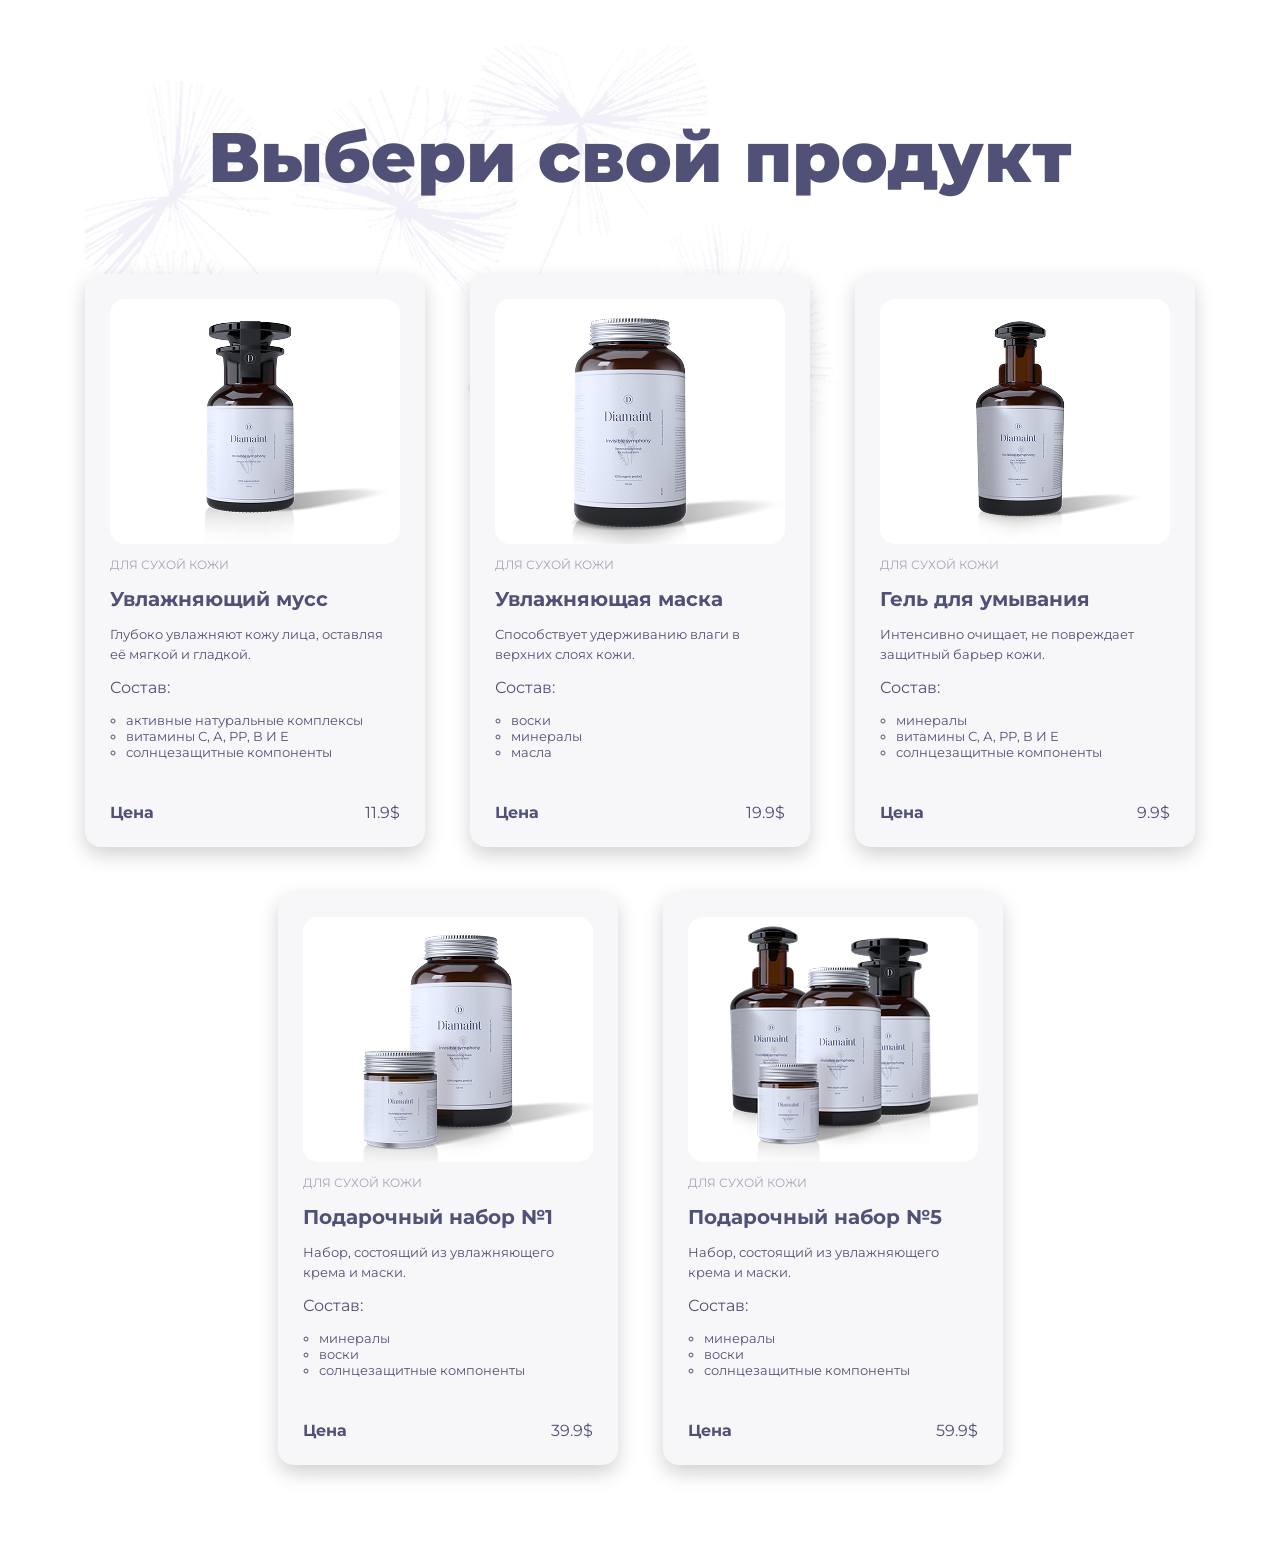
==== index.html @ 4ce0ad44 "ТОлком не разобрался в гит отправляю все дз разом" ====
<!DOCTYPE html>
<html lang="ru">
<head>
  <meta charset="UTF-8">
  <meta name="viewport" content="width=device-width, initial-scale=1.0">
  <link rel="preconnect" href="https://fonts.googleapis.com">
  <link rel="preconnect" href="https://fonts.gstatic.com" crossorigin>
  <link href="https://fonts.googleapis.com/css2?family=Montserrat:ital,wght@0,100..900;1,100..900&display=swap" rel="stylesheet">
  <link rel="stylesheet" href="styles/style.css">
  <title>Homework</title>
</head>
<body>
  <section class="catalog">
    <h1 class="title">Выбери свой продукт</h1>
    <div class="grid">
      <div class="card">
        <div class="image-box">
          <img class="img" src="img/Moisturizing_mousse.png" alt="Moisturizing mousse">
        </div>
        <p class="tag1">ДЛЯ СУХОЙ КОЖИ</p>
        <h3>Увлажняющий мусс</h3>
        <p class="tag2">Глубоко увлажняют кожу лица, оставляя её мягкой и гладкой.</p>
        <span class="label">Состав:</span>
        <ul>
          <li>активные натуральные комплексы</li>
          <li>витамины С, А, РР, В И Е</li>
          <li>солнцезащитные компоненты</li>
        </ul>
        <div class="price">
          <span class="price-label">Цена</span>
          <span>11.9&#36;</span>
        </div>
      </div>
      <div class="card">
        <div class="image-box">
          <img class="img" src="img/Moisturizing_mask.png" alt="Moisturizing mousse">
        </div>
        <p class="tag1">ДЛЯ СУХОЙ КОЖИ</p>
        <h3>Увлажняющая маска</h3>
        <p class="tag2">Способствует удерживанию влаги в верхних слоях кожи.</p>
        <span class="label">Состав:</span>
        <ul>
          <li>воски</li>
          <li>минералы</li>
          <li>масла</li>
        </ul>
        <div class="price">
          <span class="price-label">Цена</span>
          <span>19.9&#36;</span>
        </div>
      </div>
      <div class="card">
        <div class="image-box">
          <img class="img" src="img/Cleansing_gel.png" alt="Moisturizing mousse">
        </div>
        <p class="tag1">ДЛЯ СУХОЙ КОЖИ</p>
        <h3>Гель для умывания</h3>
        <p class="tag2">Интенсивно очищает, не повреждает защитный барьер кожи.</p>
        <span class="label">Состав:</span>
        <ul>
          <li>минералы</li>
          <li>витамины С, А, РР, В И Е</li>
          <li>солнцезащитные компоненты</li>
        </ul>
        <div class="price">
          <span class="price-label">Цена</span>
          <span>9.9&#36;</span>
        </div>
      </div>
      <div class="card">
        <div class="image-box">
          <img class="img" src="img/set_1.png" alt="set_1">
        </div>
        <p class="tag1">ДЛЯ СУХОЙ КОЖИ</p>
        <h3>Подарочный набор №1</h3>
        <p class="tag2">Набор, состоящий из увлажняющего крема и маски.</p>
        <span class="label">Состав:</span>
        <ul>
          <li>минералы</li>
          <li>воски</li>
          <li>солнцезащитные компоненты</li>
        </ul>
        <div class="price">
          <span class="price-label">Цена</span>
          <span>39.9&#36;</span>
        </div>
      </div>
      <div class="card">
        <div class="image-box">
          <img class="img" src="img/set_5.png" alt="set_5">
        </div>
        <p class="tag1">ДЛЯ СУХОЙ КОЖИ</p>
        <h3>Подарочный набор №5</h3>
        <p class="tag2">Набор, состоящий из увлажняющего крема и маски.</p>
        <span class="label">Состав:</span>
        <ul>
          <li>минералы</li>
          <li>воски</li>
          <li>солнцезащитные компоненты</li>
        </ul>
        <div class="price">
          <span class="price-label">Цена</span>
          <span>59.9&#36;</span>
        </div>
      </div>
    </div>
  </section>
</body>
</html>
---- styles/style.css ----
* {
  box-sizing: border-box;

}
body {
  font-family: 'Montserrat', sans-serif;
  color: #515076;
  margin: 0;
}
ul {
  list-style-type: circle;
  font-size: 13px;
  padding-left: 16px;
}
h3 {
  font-size: 20px;
  line-height: 27px;
}
h3, p, ul, span {
  margin: 0;
}
.catalog{
  background: url("../img/bg.png") no-repeat 85px 0px / 790px;
  padding: 60px 0;
  max-width: 1280px;
  margin: 0 auto;
}
.card {
  background-color: #F7F7FA;
  border-radius: 16px;
  box-shadow: 0px 8px 20px rgba(0, 0, 0, 0.18);
  padding: 25px;
  display: flex;
  flex-direction: column;
  gap: 12px;
  width: 340px;
  min-height: 573px;
}
.image-box{
  overflow: hidden;
  border-radius: 15px;
  background-color: white;
  width: 100%;
  height: 245px;
}
.img {
  width: 100%;
  height: 100%;
  display: block;
  object-fit: contain;
}
.grid {
  gap: 45px;
  max-width: 1110px;
  margin: 0 auto;
  padding: 20px 0;
  flex-wrap: wrap;
  display: flex;
  justify-content: center;
}
.title {
  font-size: 70px;
  line-height: 78px;
  text-align: center;
  font-weight: 846;
}
.price {
  display: flex;
  justify-content: space-between;
  align-items: center;
  margin-top: auto;
}
.tag1{
  font-size: 12px;
  color: #A5A3B9;
}
.tag2 {
  font-size: 13px;
}
.label {
  line-height: 24px;
}
.card p {
  line-height: 1.5;
}
.price-label {
  font-weight: 700;
}
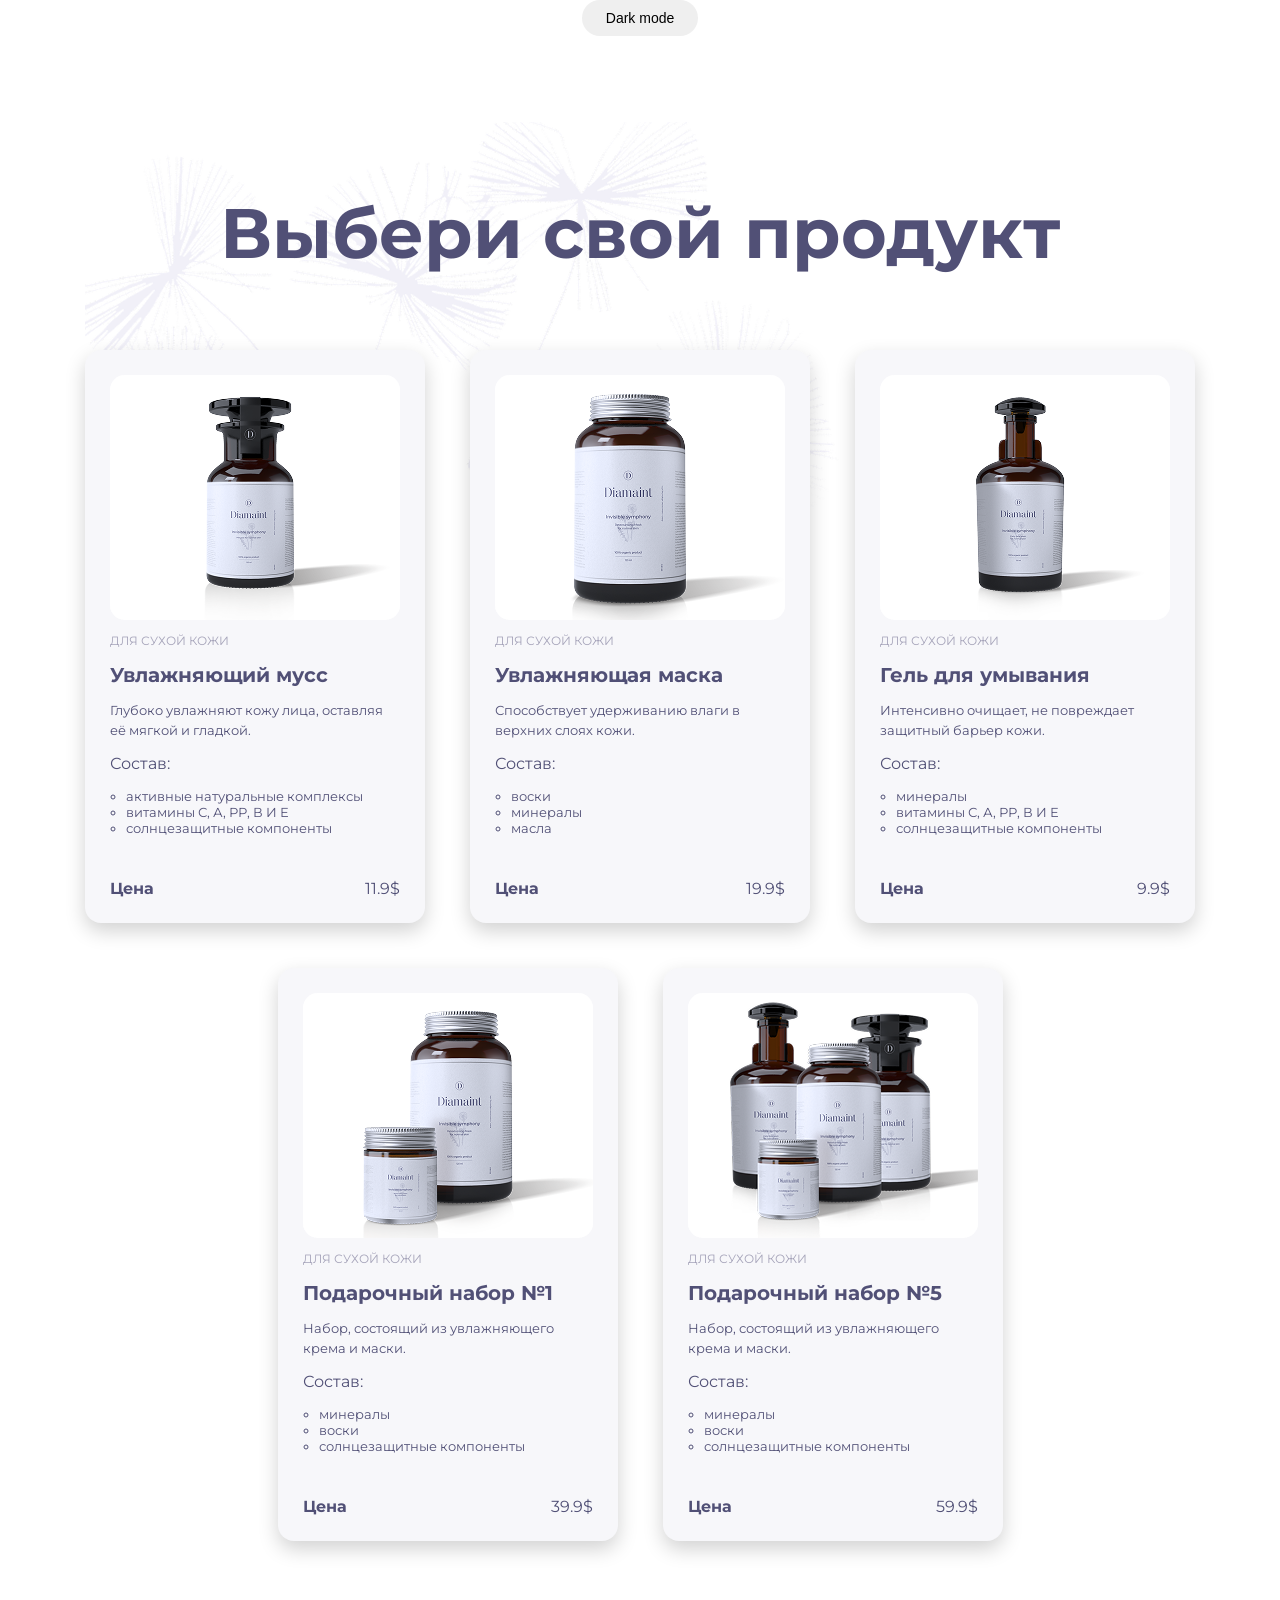
==== commit 04bd270b: "Дз с 1 по 6 выполнены" ====
--- a/index.html
+++ b/index.html
@@ -1,109 +1,114 @@
 <!DOCTYPE html>
 <html lang="ru">
-<head>
-  <meta charset="UTF-8">
-  <meta name="viewport" content="width=device-width, initial-scale=1.0">
-  <link rel="preconnect" href="https://fonts.googleapis.com">
-  <link rel="preconnect" href="https://fonts.gstatic.com" crossorigin>
-  <link href="https://fonts.googleapis.com/css2?family=Montserrat:ital,wght@0,100..900;1,100..900&display=swap" rel="stylesheet">
-  <link rel="stylesheet" href="styles/style.css">
-  <title>Homework</title>
-</head>
-<body>
-  <section class="catalog">
-    <h1 class="title">Выбери свой продукт</h1>
-    <div class="grid">
-      <div class="card">
-        <div class="image-box">
-          <img class="img" src="img/Moisturizing_mousse.png" alt="Moisturizing mousse">
+  <head>
+    <meta charset="UTF-8">
+    <meta name="viewport" content="width=device-width, initial-scale=1.0">
+    <link rel="preconnect" href="https://fonts.googleapis.com">
+    <link rel="preconnect" href="https://fonts.gstatic.com" crossorigin>
+    <link href="https://fonts.googleapis.com/css2?family=Montserrat:ital,wght@0,100..900;1,100..900&display=swap" rel="stylesheet">
+    <link rel="stylesheet" href="styles/style.css">
+    <title>Homework</title>
+  </head>
+  
+  <body>
+    <main>
+      <button class = "theme-btn" id = "theme-btn">Dark mode</button>
+      <section class="catalog">
+        <h1 class="title">Выбери свой продукт</h1>
+        <div class="grid">
+          <div class="card">
+            <div class="image-box">
+              <img class="img" src="img/Moisturizing_mousse.png" alt="Moisturizing mousse">
+            </div>
+            <p class="tag1">ДЛЯ СУХОЙ КОЖИ</p>
+            <h3>Увлажняющий мусс</h3>
+            <p class="tag2">Глубоко увлажняют кожу лица, оставляя её мягкой и гладкой.</p>
+            <span class="label">Состав:</span>
+            <ul>
+              <li>активные натуральные комплексы</li>
+              <li>витамины С, А, РР, В И Е</li>
+              <li>солнцезащитные компоненты</li>
+            </ul>
+            <div class="price">
+              <span class="price-label">Цена</span>
+              <span>11.9&#36;</span>
+            </div>
+          </div>
+          <div class="card">
+            <div class="image-box">
+              <img class="img" src="img/Moisturizing_mask.png" alt="Moisturizing mousse">
+            </div>
+            <p class="tag1">ДЛЯ СУХОЙ КОЖИ</p>
+            <h3>Увлажняющая маска</h3>
+            <p class="tag2">Способствует удерживанию влаги в верхних слоях кожи.</p>
+            <span class="label">Состав:</span>
+            <ul>
+              <li>воски</li>
+              <li>минералы</li>
+              <li>масла</li>
+            </ul>
+            <div class="price">
+              <span class="price-label">Цена</span>
+              <span>19.9&#36;</span>
+            </div>
+          </div>
+          <div class="card">
+            <div class="image-box">
+              <img class="img" src="img/Cleansing_gel.png" alt="Moisturizing mousse">
+            </div>
+            <p class="tag1">ДЛЯ СУХОЙ КОЖИ</p>
+            <h3>Гель для умывания</h3>
+            <p class="tag2">Интенсивно очищает, не повреждает защитный барьер кожи.</p>
+            <span class="label">Состав:</span>
+            <ul>
+              <li>минералы</li>
+              <li>витамины С, А, РР, В И Е</li>
+              <li>солнцезащитные компоненты</li>
+            </ul>
+            <div class="price">
+              <span class="price-label">Цена</span>
+              <span>9.9&#36;</span>
+            </div>
+          </div>
+          <div class="card">
+            <div class="image-box">
+              <img class="img" src="img/set_1.png" alt="set_1">
+            </div>
+            <p class="tag1">ДЛЯ СУХОЙ КОЖИ</p>
+            <h3>Подарочный набор №1</h3>
+            <p class="tag2">Набор, состоящий из увлажняющего крема и маски.</p>
+            <span class="label">Состав:</span>
+            <ul>
+              <li>минералы</li>
+              <li>воски</li>
+              <li>солнцезащитные компоненты</li>
+            </ul>
+            <div class="price">
+              <span class="price-label">Цена</span>
+              <span>39.9&#36;</span>
+            </div>
+          </div>
+          <div class="card">
+            <div class="image-box">
+              <img class="img" src="img/set_5.png" alt="set_5">
+            </div>
+            <p class="tag1">ДЛЯ СУХОЙ КОЖИ</p>
+            <h3>Подарочный набор №5</h3>
+            <p class="tag2">Набор, состоящий из увлажняющего крема и маски.</p>
+            <span class="label">Состав:</span>
+            <ul>
+              <li>минералы</li>
+              <li>воски</li>
+              <li>солнцезащитные компоненты</li>
+            </ul>
+            <div class="price">
+              <span class="price-label">Цена</span>
+              <span>59.9&#36;</span>
+            </div>
+          </div>
         </div>
-        <p class="tag1">ДЛЯ СУХОЙ КОЖИ</p>
-        <h3>Увлажняющий мусс</h3>
-        <p class="tag2">Глубоко увлажняют кожу лица, оставляя её мягкой и гладкой.</p>
-        <span class="label">Состав:</span>
-        <ul>
-          <li>активные натуральные комплексы</li>
-          <li>витамины С, А, РР, В И Е</li>
-          <li>солнцезащитные компоненты</li>
-        </ul>
-        <div class="price">
-          <span class="price-label">Цена</span>
-          <span>11.9&#36;</span>
-        </div>
-      </div>
-      <div class="card">
-        <div class="image-box">
-          <img class="img" src="img/Moisturizing_mask.png" alt="Moisturizing mousse">
-        </div>
-        <p class="tag1">ДЛЯ СУХОЙ КОЖИ</p>
-        <h3>Увлажняющая маска</h3>
-        <p class="tag2">Способствует удерживанию влаги в верхних слоях кожи.</p>
-        <span class="label">Состав:</span>
-        <ul>
-          <li>воски</li>
-          <li>минералы</li>
-          <li>масла</li>
-        </ul>
-        <div class="price">
-          <span class="price-label">Цена</span>
-          <span>19.9&#36;</span>
-        </div>
-      </div>
-      <div class="card">
-        <div class="image-box">
-          <img class="img" src="img/Cleansing_gel.png" alt="Moisturizing mousse">
-        </div>
-        <p class="tag1">ДЛЯ СУХОЙ КОЖИ</p>
-        <h3>Гель для умывания</h3>
-        <p class="tag2">Интенсивно очищает, не повреждает защитный барьер кожи.</p>
-        <span class="label">Состав:</span>
-        <ul>
-          <li>минералы</li>
-          <li>витамины С, А, РР, В И Е</li>
-          <li>солнцезащитные компоненты</li>
-        </ul>
-        <div class="price">
-          <span class="price-label">Цена</span>
-          <span>9.9&#36;</span>
-        </div>
-      </div>
-      <div class="card">
-        <div class="image-box">
-          <img class="img" src="img/set_1.png" alt="set_1">
-        </div>
-        <p class="tag1">ДЛЯ СУХОЙ КОЖИ</p>
-        <h3>Подарочный набор №1</h3>
-        <p class="tag2">Набор, состоящий из увлажняющего крема и маски.</p>
-        <span class="label">Состав:</span>
-        <ul>
-          <li>минералы</li>
-          <li>воски</li>
-          <li>солнцезащитные компоненты</li>
-        </ul>
-        <div class="price">
-          <span class="price-label">Цена</span>
-          <span>39.9&#36;</span>
-        </div>
-      </div>
-      <div class="card">
-        <div class="image-box">
-          <img class="img" src="img/set_5.png" alt="set_5">
-        </div>
-        <p class="tag1">ДЛЯ СУХОЙ КОЖИ</p>
-        <h3>Подарочный набор №5</h3>
-        <p class="tag2">Набор, состоящий из увлажняющего крема и маски.</p>
-        <span class="label">Состав:</span>
-        <ul>
-          <li>минералы</li>
-          <li>воски</li>
-          <li>солнцезащитные компоненты</li>
-        </ul>
-        <div class="price">
-          <span class="price-label">Цена</span>
-          <span>59.9&#36;</span>
-        </div>
-      </div>
-    </div>
-  </section>
-</body>
+      </section>
+    </main>
+    <script src="js/script.js"></script>
+  </body>
 </html>
--- a/styles/style.css
+++ b/styles/style.css
@@ -62,7 +62,6 @@
   font-size: 70px;
   line-height: 78px;
   text-align: center;
-  font-weight: 846;
 }
 .price {
   display: flex;
@@ -85,4 +84,27 @@
 }
 .price-label {
   font-weight: 700;
+}
+
+.active {
+  color: red !important;
+  transform: scale(1.05);
+}
+
+.theme-btn {
+  display: block;
+  margin: 0 auto 40px;
+  padding: 10px 24px;
+  border-radius: 20px;
+  border: none;
+  cursor: pointer;
+  font-size: 14px;
+}
+.dark {
+  background-color: #1a1a2e;
+  color: #ffffff;
+}
+.dark .card {
+  background-color: #2a2a4a;
+  color: #ffffff;
 }
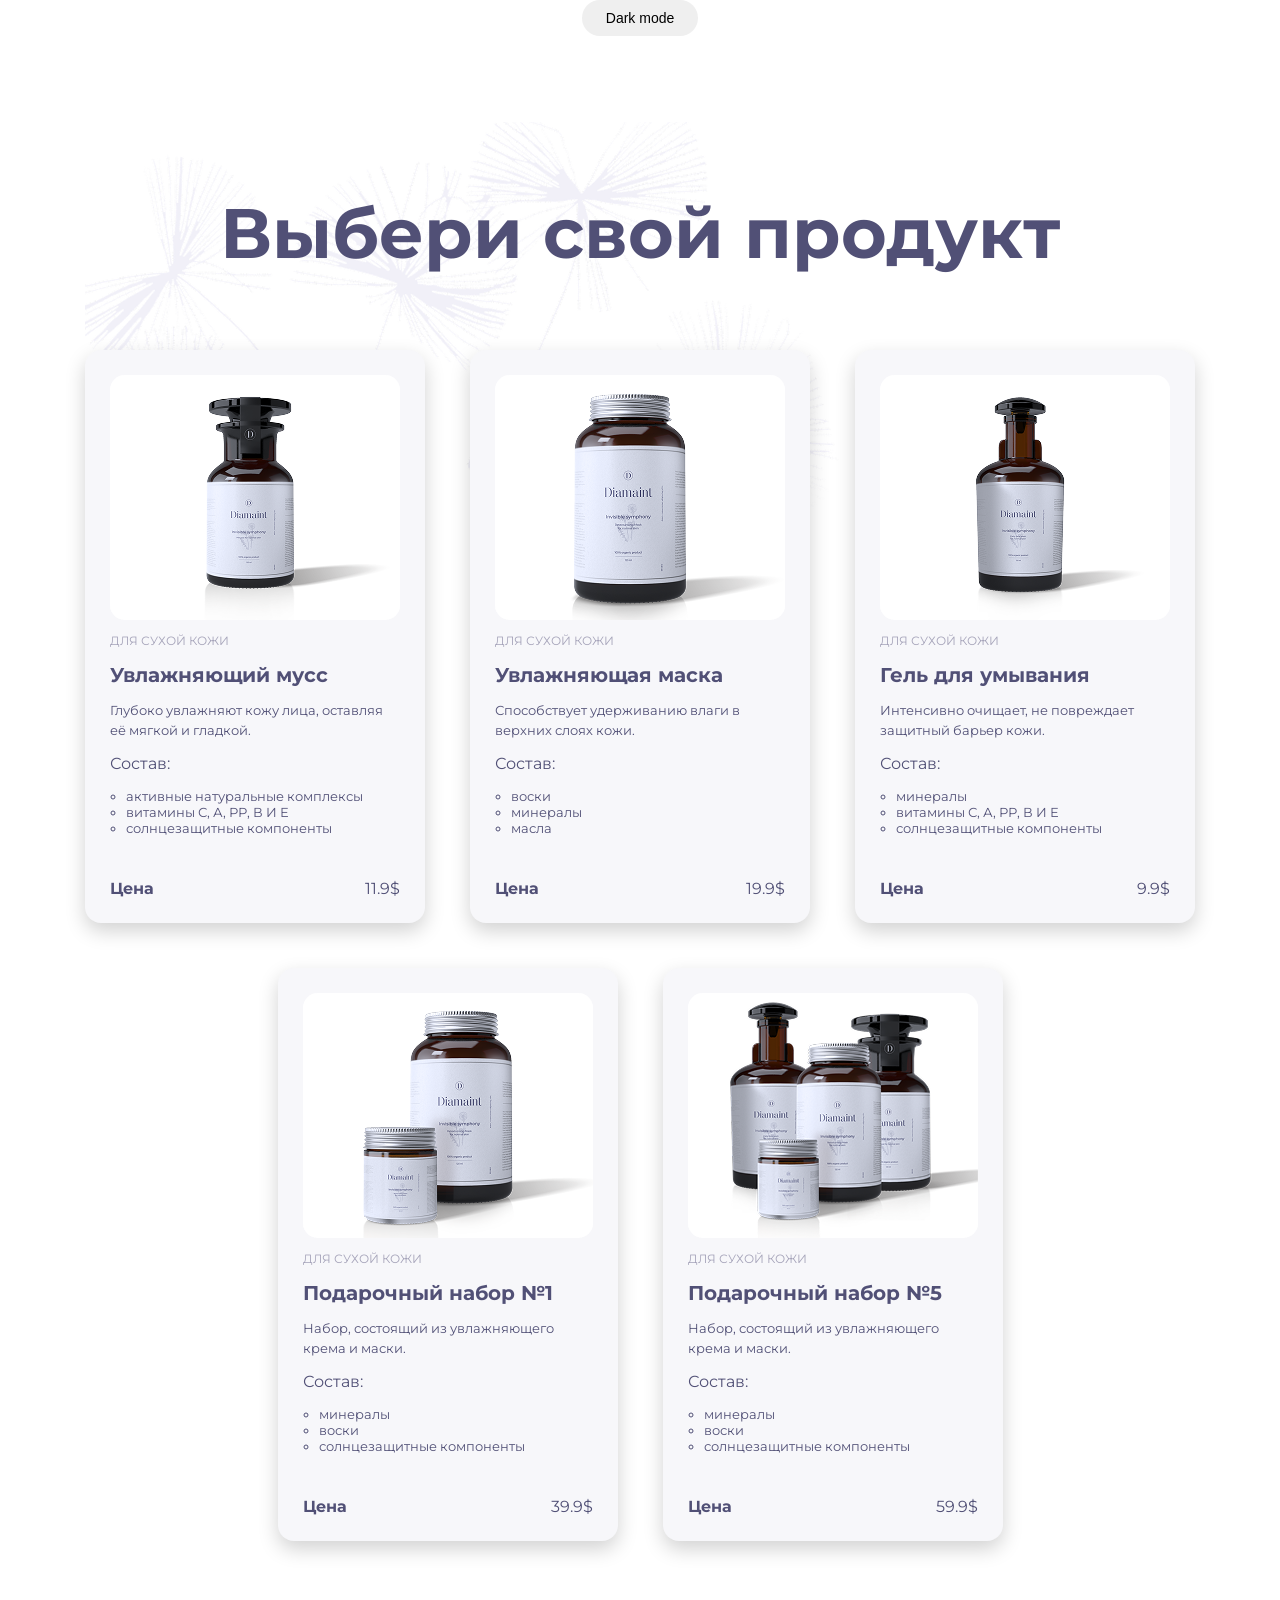
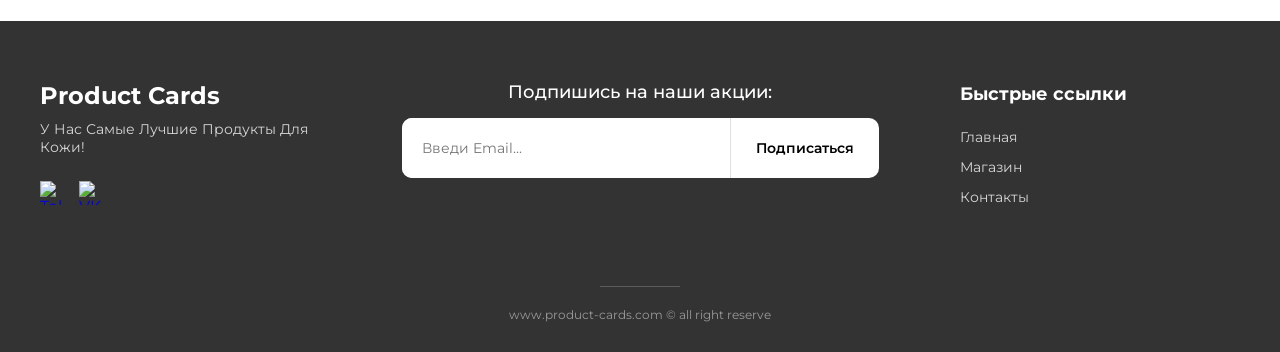
==== commit 0794db66: "homework 3" ====
--- a/index.html
+++ b/index.html
@@ -6,7 +6,8 @@
     <link rel="preconnect" href="https://fonts.googleapis.com">
     <link rel="preconnect" href="https://fonts.gstatic.com" crossorigin>
     <link href="https://fonts.googleapis.com/css2?family=Montserrat:ital,wght@0,100..900;1,100..900&display=swap" rel="stylesheet">
-    <link rel="stylesheet" href="styles/style.css">
+    <link rel="stylesheet" href="/styles/style.css">
+    <link rel="stylesheet" href="/styles/footer.css">
     <title>Homework</title>
   </head>
   
@@ -18,7 +19,7 @@
         <div class="grid">
           <div class="card">
             <div class="image-box">
-              <img class="img" src="img/Moisturizing_mousse.png" alt="Moisturizing mousse">
+              <img class="img" src="/img/Moisturizing_mousse.png" alt="Moisturizing mousse">
             </div>
             <p class="tag1">ДЛЯ СУХОЙ КОЖИ</p>
             <h3>Увлажняющий мусс</h3>
@@ -36,7 +37,7 @@
           </div>
           <div class="card">
             <div class="image-box">
-              <img class="img" src="img/Moisturizing_mask.png" alt="Moisturizing mousse">
+              <img class="img" src="/img/Moisturizing_mask.png" alt="Moisturizing mousse">
             </div>
             <p class="tag1">ДЛЯ СУХОЙ КОЖИ</p>
             <h3>Увлажняющая маска</h3>
@@ -54,7 +55,7 @@
           </div>
           <div class="card">
             <div class="image-box">
-              <img class="img" src="img/Cleansing_gel.png" alt="Moisturizing mousse">
+              <img class="img" src="/img/Cleansing_gel.png" alt="Moisturizing mousse">
             </div>
             <p class="tag1">ДЛЯ СУХОЙ КОЖИ</p>
             <h3>Гель для умывания</h3>
@@ -72,7 +73,7 @@
           </div>
           <div class="card">
             <div class="image-box">
-              <img class="img" src="img/set_1.png" alt="set_1">
+              <img class="img" src="/img/set_1.png" alt="set_1">
             </div>
             <p class="tag1">ДЛЯ СУХОЙ КОЖИ</p>
             <h3>Подарочный набор №1</h3>
@@ -90,7 +91,7 @@
           </div>
           <div class="card">
             <div class="image-box">
-              <img class="img" src="img/set_5.png" alt="set_5">
+              <img class="img" src="/img/set_5.png" alt="set_5">
             </div>
             <p class="tag1">ДЛЯ СУХОЙ КОЖИ</p>
             <h3>Подарочный набор №5</h3>
@@ -109,6 +110,50 @@
         </div>
       </section>
     </main>
-    <script src="js/script.js"></script>
+    
+    <footer class="footer">
+      <div class="footer-container">
+        <div class="footer-brand">
+            <h2 class="footer-logo">Product Cards</h2>
+            <p class="footer-tagline">У Нас Самые Лучшие Продукты Для Кожи!</p>
+              <div class="footer-socials">
+              <a href="#" class="social-icon">
+                <img src="https://img.icons8.com/ios-filled/50/ffffff/telegram-app.min.png" alt="Telegram">
+              </a>
+              <a href="#" class="social-icon">
+                  <img src="https://img.icons8.com/ios-filled/50/ffffff/vk-com.min.png" alt="VK">
+              </a>
+            </div>
+        </div>
+
+        <div class="footer-subscribe">
+            <p class="subscribe-title">Подпишись на наши акции:</p>
+            <form class="subscribe-form">
+                <input type="email" placeholder="Введи Email..." class="subscribe-input">
+                <button type="submit" class="subscribe-button">Подписаться</button>
+            </form>
+        </div>
+
+        <div class="footer-links">
+            <h3 class="links-title">Быстрые ссылки</h3>
+            <ul>
+                <li><a href="#">Главная</a></li>
+                <li><a href="#">Магазин</a></li>
+                <li><a href="#">Контакты</a></li>
+            </ul>
+        </div>
+      </div>
+
+      <div class="footer-bottom">
+        <hr class="footer-divider">
+        <p class="copyright">www.product-cards.com &copy; all right reserve</p>
+      </div>
+    </footer>
+
+    <script src="/js/script.js"></script>
+    <script src="/js/javascript5.js"></script>
+    <script src="/js/javascript6.js"></script>
+    <script src="/js/javascript7.js" type="module"></script>
+    <script src="/js/javascript8.js" type="module"></script>
   </body>
 </html>
--- a/styles/style.css
+++ b/styles/style.css
@@ -20,7 +20,7 @@
   margin: 0;
 }
 .catalog{
-  background: url("../img/bg.png") no-repeat 85px 0px / 790px;
+  background: url("/img/bg.png") no-repeat 85px 0px / 790px;
   padding: 60px 0;
   max-width: 1280px;
   margin: 0 auto;
--- a/styles/footer.css
+++ b/styles/footer.css
@@ -0,0 +1,160 @@
+.footer {
+    background-color: #333333;
+    color: #ffffff;
+    padding: 60px 20px 30px;
+    font-family: 'Montserrat', sans-serif;
+    display: flex;
+    flex-direction: column;
+    align-items: center;
+}
+
+.footer-container {
+    max-width: 1200px;
+    width: 100%;
+    display: flex;
+    justify-content: space-between;
+    align-items: flex-start;
+    flex-wrap: wrap;
+    gap: 40px;
+}
+
+/* ЛЕВАЯ КОЛОНКА*/
+.footer-brand {
+    flex: 1;
+    min-width: 250px;
+}
+
+.footer-logo {
+    font-size: 24px;
+    font-weight: 700;
+    margin: 0 0 10px 0;
+}
+
+.footer-tagline {
+    font-size: 14px;
+    opacity: 0.8;
+    margin-bottom: 25px;
+}
+
+.footer-socials {
+    display: flex;
+    gap: 15px;
+}
+
+.footer-socials img {
+    width: 24px;
+    height: 24px;
+    display: block;
+    transition: transform 0.3s ease;
+}
+
+.footer-socials img:hover {
+    transform: scale(1.1);
+}
+
+/*ЦЕНТРАЛЬНАЯ */
+.footer-subscribe {
+    flex: 2;
+    display: flex;
+    flex-direction: column;
+    align-items: center;
+    min-width: 300px;
+}
+
+.subscribe-title {
+    margin-bottom: 15px;
+    font-size: 18px;
+    font-weight: 500;
+}
+
+.subscribe-form {
+    display: flex;
+    background-color: #ffffff;
+    border-radius: 10px;
+    width: 100%;
+    max-width: 477px;
+    height: 60px;
+    overflow: hidden;
+}
+
+.subscribe-input {
+    border: none;
+    outline: none;
+    padding: 0 20px;
+    flex-grow: 1;
+    font-family: 'Montserrat', sans-serif;
+    font-size: 14px;
+    color: #333;
+}
+
+.subscribe-button {
+    background: transparent;
+    border: none;
+    border-left: 1px solid #E0E0E0;
+    padding: 0 25px;
+    cursor: pointer;
+    font-family: 'Montserrat', sans-serif;
+    font-weight: 600;
+    font-size: 14px;
+    color: #000;
+    transition: background-color 0.3s;
+}
+
+.subscribe-button:hover {
+    background-color: #f9f9f9;
+}
+
+/*ПРАВАЯ КОЛОНКА*/
+.footer-links {
+    flex: 1;
+    min-width: 150px;
+}
+
+.links-title {
+    font-size: 18px;
+    font-weight: 700;
+    margin-bottom: 20px;
+}
+
+.footer-links ul {
+    list-style: none;
+    padding: 0;
+    margin: 0;
+}
+
+.footer-links li {
+    margin-bottom: 12px;
+}
+
+.footer-links a {
+    color: #ffffff;
+    text-decoration: none;
+    font-size: 14px;
+    opacity: 0.8;
+    transition: opacity 0.3s;
+}
+
+.footer-links a:hover {
+    opacity: 1;
+}
+
+/*НИЖНЯЯ ЧАСТЬ*/
+.footer-bottom {
+    width: 100%;
+    margin-top: 60px;
+    display: flex;
+    flex-direction: column;
+    align-items: center;
+}
+
+.footer-divider {
+    border: 0;
+    border-top: 1px solid rgba(255, 255, 255, 0.2);
+    width: 80px;
+    margin-bottom: 20px;
+}
+
+.copyright {
+    font-size: 12px;
+    opacity: 0.5;
+}
